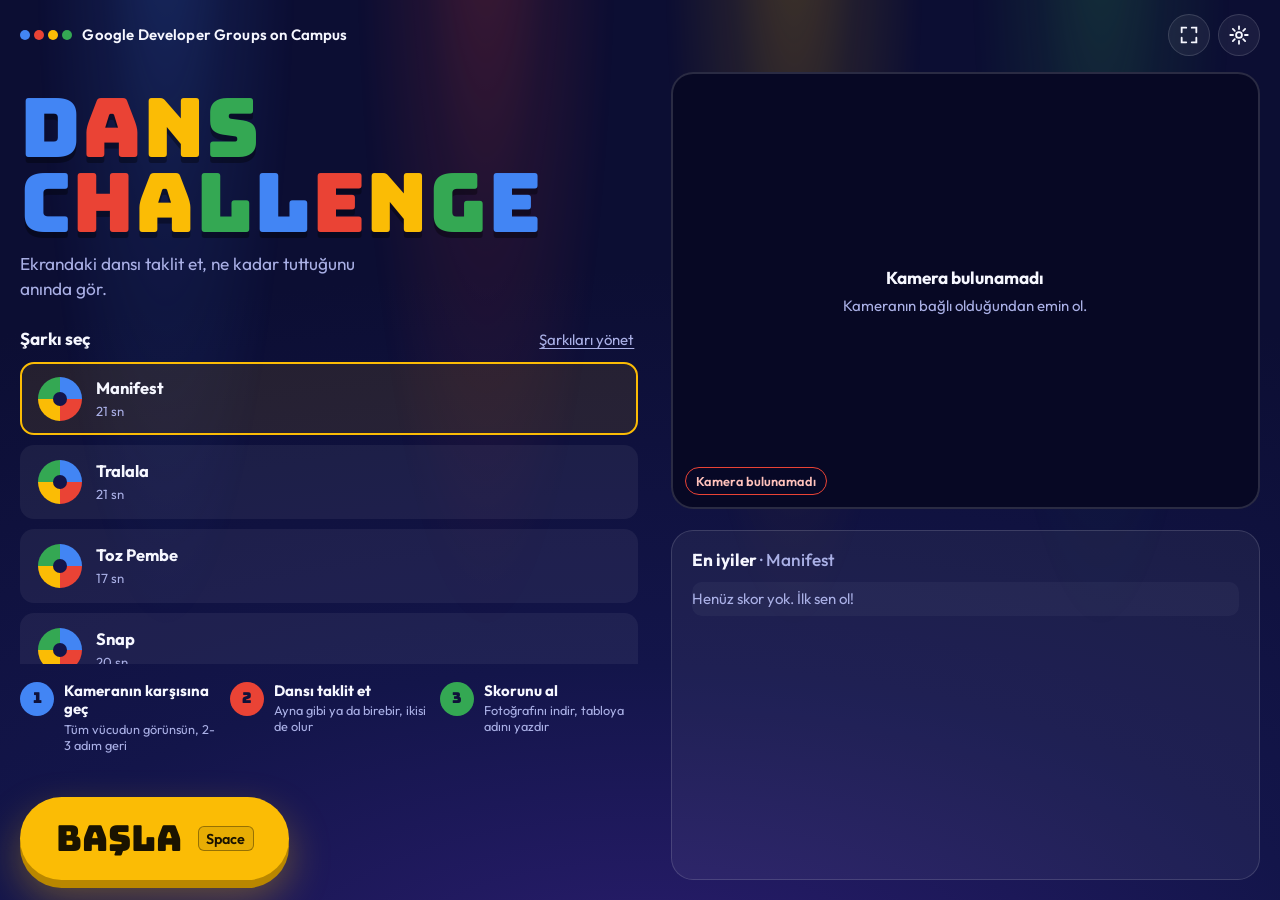
==== dans-challenge/index.html @ f792df17 "Dans Challenge: Manifest dans taklit oyunu Tarayici uygulamasi (dans-challenge), Python canli skor s" ====
<!doctype html>
<html lang="tr">
<head>
<meta charset="utf-8">
<meta name="viewport" content="width=device-width,initial-scale=1">
<title>Dans Challenge</title>
<link rel="stylesheet" href="style.css">
<link rel="icon" href="data:image/svg+xml,%3Csvg xmlns='http://www.w3.org/2000/svg' viewBox='0 0 32 32'%3E%3Ccircle cx='8' cy='16' r='5' fill='%234285F4'/%3E%3Ccircle cx='16' cy='9' r='5' fill='%23EA4335'/%3E%3Ccircle cx='24' cy='16' r='5' fill='%23FBBC05'/%3E%3Ccircle cx='16' cy='23' r='5' fill='%2334A853'/%3E%3C/svg%3E">
</head>
<body>
<div class="lights" aria-hidden="true"><i class="l1"></i><i class="l2"></i><i class="l3"></i><i class="l4"></i></div>

<!-- Ust bant: kulup -->
<header class="topbar">
  <div class="club">
    <img class="club-logo" src="logo.png" alt="" onerror="this.remove()">
    <span class="dots" aria-hidden="true"><b></b><b></b><b></b><b></b></span>
    <span id="clubName">Google Developer Groups on Campus</span>
  </div>
  <div class="top-actions">
    <button class="icon-btn" id="btnFullscreen" title="Tam ekran (F)" aria-label="Tam ekran">
      <svg viewBox="0 0 24 24"><path d="M4 9V4h5M20 9V4h-5M4 15v5h5M20 15v5h-5"/></svg>
    </button>
    <button class="icon-btn" id="btnSettings" title="Ayarlar (S)" aria-label="Ayarlar">
      <svg viewBox="0 0 24 24"><circle cx="12" cy="12" r="3.2"/><path d="M12 2.5v3M12 18.5v3M2.5 12h3M18.5 12h3M5.3 5.3l2.1 2.1M16.6 16.6l2.1 2.1M5.3 18.7l2.1-2.1M16.6 7.4l2.1-2.1"/></svg>
    </button>
  </div>
</header>

<main id="app">

  <!-- YUKLENIYOR -->
  <section class="screen" id="scrLoading" data-active>
    <div class="loading-box">
      <div class="loader-dots"><b></b><b></b><b></b><b></b></div>
      <p id="loadingText">Hazırlanıyor…</p>
      <p class="hint" id="loadingHint"></p>
    </div>
  </section>

  <!-- ANA EKRAN -->
  <section class="screen" id="scrHome">
    <div class="home-grid">
      <div class="home-left">
        <h1 class="event-title" id="eventTitle">Dans Challenge</h1>
        <p class="lede">Ekrandaki dansı taklit et, ne kadar tuttuğunu anında gör.</p>

        <div class="song-head">
          <h2>Şarkı seç</h2>
          <button class="link-btn" id="btnManageSongs">Şarkıları yönet</button>
        </div>
        <div class="songs" id="songList" role="listbox" aria-label="Şarkılar"></div>

        <ol class="steps" aria-label="Nasıl oynanır">
          <li><b>1</b><span>Kameranın karşısına geç<small>Tüm vücudun görünsün, 2-3 adım geri</small></span></li>
          <li><b>2</b><span>Dansı taklit et<small>Ayna gibi ya da birebir, ikisi de olur</small></span></li>
          <li><b>3</b><span>Skorunu al<small>Fotoğrafını indir, tabloya adını yazdır</small></span></li>
        </ol>

        <button class="start-btn" id="btnStart">
          <span>Başla</span>
          <kbd>Space</kbd>
        </button>
      </div>

      <div class="home-right">
        <div class="cam-card" id="homeCamCard">
          <div class="cam-stage" id="homeCamStage"></div>
          <div class="cam-status">
            <span class="chip" id="camChip">Kamera açılıyor…</span>
            <span class="chip" id="bodyChip" hidden>Vücut algılandı</span>
          </div>
        </div>
        <div class="board">
          <h2>En iyiler <span class="board-song" id="boardSong"></span></h2>
          <ol class="board-list" id="boardList"></ol>
        </div>
      </div>
    </div>
  </section>

  <!-- ISIM -->
  <section class="screen overlay-screen" id="scrName">
    <form class="name-card" id="nameForm" autocomplete="off">
      <h2>Adın ne?</h2>
      <p class="hint">Skor tablosunda bu isim görünecek. Boş bırakırsan "Misafir" yazar.</p>
      <input id="nameInput" maxlength="18" placeholder="Adın" aria-label="Adın">
      <div class="row">
        <button type="button" class="ghost-btn" id="btnNameBack">Geri <kbd>Esc</kbd></button>
        <button type="submit" class="start-btn small"><span>Devam</span><kbd>Enter</kbd></button>
      </div>
    </form>
  </section>

  <!-- OYUN (hazirlik + geri sayim + dans) -->
  <section class="screen" id="scrPlay">
    <div class="hud">
      <div class="hud-song" id="hudSong"></div>
      <div class="hud-center">
        <div class="hud-score"><span id="hudPoints">0</span><small>puan</small></div>
        <div class="hud-combo" id="hudCombo" hidden><span id="hudComboN">0</span><small>kombo</small></div>
      </div>
      <div class="hud-player" id="hudPlayer"></div>
      <div class="progress"><i id="hudProgress"></i></div>
    </div>
    <div class="stage-grid">
      <div class="panel ref-panel">
        <video id="refVideo" playsinline preload="auto"></video>
        <span class="panel-tag">Bunu yap</span>
      </div>
      <div class="panel cam-panel" id="playCamPanel">
        <div class="cam-stage" id="playCamStage"></div>
        <span class="panel-tag">Sen</span>
        <div class="judge" id="judge" aria-live="polite"></div>
        <div class="ready-guide" id="readyGuide">
          <div class="guide-body" aria-hidden="true"></div>
          <p id="readyText">Tüm vücudun görünecek şekilde geri çekil</p>
          <p class="hint"><kbd>Space</kbd> ile beklemeden başla</p>
        </div>
      </div>
    </div>
    <div class="countdown" id="countdown" aria-live="assertive"></div>
    <canvas class="fx" id="fxCanvas"></canvas>
  </section>

  <!-- SONUC -->
  <section class="screen" id="scrResult">
    <div class="result-grid">
      <div class="photo-wrap">
        <canvas id="photoCanvas" width="720" height="900"></canvas>
        <button class="ghost-btn" id="btnDownload">Fotoğrafı indir</button>
      </div>
      <div class="result-info">
        <p class="result-name" id="resName"></p>
        <div class="result-acc"><small>%</small><span id="resAcc">0</span></div>
        <div class="stars" id="resStars" aria-label=""></div>
        <p class="result-title" id="resTitle"></p>
        <div class="counts" id="resCounts"></div>
        <dl class="result-stats">
          <div><dt>Puan</dt><dd id="resPoints">0</dd></div>
          <div><dt>En uzun kombo</dt><dd id="resCombo">0</dd></div>
          <div><dt>Sıralama</dt><dd id="resRank">–</dd></div>
        </dl>
        <div class="row start">
          <button class="start-btn small" id="btnAgain"><span>Tekrar oyna</span><kbd>Space</kbd></button>
          <button class="ghost-btn" id="btnHome">Ana ekran <kbd>Esc</kbd></button>
        </div>
        <p class="hint" id="resAuto"></p>
      </div>
    </div>
  </section>
</main>

<!-- AYARLAR -->
<dialog class="modal" id="dlgSettings">
  <form method="dialog" class="modal-body" id="settingsForm">
    <div class="modal-head">
      <h2>Ayarlar</h2>
      <button class="icon-btn" value="close" aria-label="Kapat"><svg viewBox="0 0 24 24"><path d="M6 6l12 12M18 6L6 18"/></svg></button>
    </div>
    <div class="tabs" role="tablist">
      <button type="button" class="tab" data-tab="tabGame" aria-selected="true">Oyun</button>
      <button type="button" class="tab" data-tab="tabSongs" aria-selected="false">Şarkılar</button>
      <button type="button" class="tab" data-tab="tabLook" aria-selected="false">Görünüm</button>
    </div>

    <div class="tab-panel" id="tabGame">
      <label class="field"><span>Kamera</span>
        <select id="setCamera"></select>
        <small>Listede güvenlik kamerası yoksa rehberdeki "Güvenlik kamerası" bölümüne bak.</small>
      </label>
      <label class="field"><span>Zorluk</span>
        <select id="setDifficulty">
          <option value="kolay">Kolay: herkes eğlensin</option>
          <option value="normal">Normal</option>
          <option value="zor">Zor: sadece iyi dansçılar 5 yıldız alır</option>
        </select>
      </label>
      <label class="field"><span>Taklit şekli</span>
        <select id="setMirror">
          <option value="auto">Otomatik: ayna gibi mi birebir mi, kendisi anlar</option>
          <option value="on">Hep ayna gibi</option>
          <option value="off">Hep birebir</option>
        </select>
      </label>
      <label class="field"><span>Kamera gecikmesi: <b id="latencyVal">0.10</b> sn</span>
        <input type="range" id="setLatency" min="0" max="1.5" step="0.05">
        <small>Laptop kamerasında 0.1 yeterli. Güvenlik kamerası görüntüsü geç geliyorsa artır.</small>
      </label>
      <label class="field"><span>Performans</span>
        <select id="setModel">
          <option value="1">Dengeli (önerilen)</option>
          <option value="0">Hızlı: kasarsa bunu seç</option>
        </select>
      </label>
      <label class="check"><input type="checkbox" id="setFps"> Kare hızını göster</label>
      <div class="field">
        <span>Skor tablosu</span>
        <button type="button" class="danger-btn" id="btnResetBoard">Bu şarkının tablosunu sıfırla</button>
      </div>
    </div>

    <div class="tab-panel" id="tabSongs" hidden>
      <div class="song-admin" id="songAdmin"></div>
      <label class="add-song">
        <input type="file" id="addSongInput" accept="video/*" hidden>
        <span class="ghost-btn">+ Video ekle</span>
        <small>Tek kişinin önden, tüm vücudu görünerek dans ettiği bir video seç. İlk eklemede bir kez analiz edilir.</small>
      </label>
    </div>

    <div class="tab-panel" id="tabLook" hidden>
      <label class="field"><span>Başlık</span><input id="setTitle" maxlength="40"></label>
      <label class="field"><span>Kulüp adı</span><input id="setClub" maxlength="60"></label>
      <label class="field"><span>Sonuç ekranından ana ekrana dönüş</span>
        <select id="setAutoReturn">
          <option value="0">Otomatik dönme</option>
          <option value="20">20 sn sonra</option>
          <option value="30">30 sn sonra</option>
          <option value="60">60 sn sonra</option>
        </select>
      </label>
      <p class="hint">Logo için <code>logo.png</code> dosyasını uygulama klasörüne koyman yeterli.</p>
    </div>
  </form>
</dialog>

<!-- SARKI DUZENLE -->
<dialog class="modal" id="dlgSong">
  <form method="dialog" class="modal-body" id="songForm">
    <div class="modal-head">
      <h2>Şarkıyı düzenle</h2>
      <button class="icon-btn" value="close" aria-label="Kapat"><svg viewBox="0 0 24 24"><path d="M6 6l12 12M18 6L6 18"/></svg></button>
    </div>
    <label class="field"><span>Şarkı adı</span><input id="songTitle" maxlength="40"></label>
    <div class="editor-video"><video id="editVideo" playsinline controls preload="auto"></video></div>
    <div class="seg-row">
      <div class="field"><span>Başlangıç</span><b id="segStart">0.0 sn</b>
        <button type="button" class="ghost-btn" id="btnSegStart">Şu anki yer</button></div>
      <div class="field"><span>Bitiş</span><b id="segEnd">0.0 sn</b>
        <button type="button" class="ghost-btn" id="btnSegEnd">Şu anki yer</button></div>
      <div class="field"><span>Süre</span><b id="segLen">0 sn</b></div>
    </div>
    <p class="hint">Videoyu oynatıp istediğin yerde durdur, sonra "Şu anki yer"e bas. Stant için 30-45 sn idealdir.</p>
    <div class="row">
      <button type="button" class="danger-btn" id="btnSongDelete">Şarkıyı sil</button>
      <button type="button" class="start-btn small" id="btnSongSave"><span>Kaydet</span></button>
    </div>
  </form>
</dialog>

<!-- ANALIZ -->
<dialog class="modal small" id="dlgAnalyze">
  <div class="modal-body">
    <h2>Dans analiz ediliyor</h2>
    <p class="hint" id="anText">Video kare kare inceleniyor. Bu her şarkı için bir kez yapılır.</p>
    <div class="an-video" id="anVideoBox"></div>
    <div class="bar"><i id="anBar"></i></div>
    <p id="anPct">%0</p>
    <button type="button" class="ghost-btn" id="btnAnCancel">İptal</button>
  </div>
</dialog>

<div class="fps" id="fps" hidden></div>
<div class="toast" id="toast" role="status"></div>

<script src="lib/pose/pose.js"></script>
<script src="engine.js"></script>
<script src="app.js"></script>
</body>
</html>
---- dans-challenge/style.css ----
/* ===== Yazı tipleri (yerel, internetsiz) ===== */
@font-face { font-family: "Bungee"; src: url(fonts/bungee-latin-400-normal.woff2) format("woff2"); font-display: swap;
  unicode-range: U+0000-00FF, U+0131, U+0152-0153, U+02BB-02BC, U+02C6, U+02DA, U+02DC, U+2000-206F, U+20AC, U+2122, U+2191, U+2193, U+2212, U+2215, U+FEFF, U+FFFD; }
@font-face { font-family: "Bungee"; src: url(fonts/bungee-latin-ext-400-normal.woff2) format("woff2"); font-display: swap;
  unicode-range: U+0100-02AF, U+0304, U+0308, U+0329, U+1E00-1E9F, U+1EF2-1EFF, U+2020, U+20A0-20AB, U+20AD-20C0, U+2113, U+2C60-2C7F, U+A720-A7FF; }
@font-face { font-family: "Outfit"; src: url(fonts/outfit-latin-wght-normal.woff2) format("woff2"); font-weight: 100 900; font-display: swap;
  unicode-range: U+0000-00FF, U+0131, U+0152-0153, U+02BB-02BC, U+02C6, U+02DA, U+02DC, U+2000-206F, U+20AC, U+2122, U+2191, U+2193, U+2212, U+2215, U+FEFF, U+FFFD; }
@font-face { font-family: "Outfit"; src: url(fonts/outfit-latin-ext-wght-normal.woff2) format("woff2"); font-weight: 100 900; font-display: swap;
  unicode-range: U+0100-02AF, U+0304, U+0308, U+0329, U+1E00-1E9F, U+1EF2-1EFF, U+2020, U+20A0-20AB, U+20AD-20C0, U+2113, U+2C60-2C7F, U+A720-A7FF; }

/* ===== Tokenlar ===== */
:root {
  --stage: #13154a;       /* sahne laciverti */
  --stage-deep: #0c0e33;
  --panel: #1d2063;
  --panel-2: #262a78;
  --ink: #f6f7ff;
  --muted: #aab0e6;
  --line: rgba(255, 255, 255, .14);
  --blue: #4285f4;
  --red: #ea4335;
  --yellow: #fbbc05;
  --green: #34a853;
  --display: "Bungee", "Arial Black", sans-serif;
  --ui: "Outfit", "Segoe UI", system-ui, sans-serif;
  --r-big: 22px;
  --r-mid: 14px;
  --gap: clamp(12px, 1.6vw, 24px);
}

* { box-sizing: border-box; }
html, body { height: 100%; margin: 0; }
body {
  background: radial-gradient(120% 80% at 50% 110%, #2a1d6e 0%, var(--stage) 45%, var(--stage-deep) 100%);
  color: var(--ink);
  font: 400 clamp(15px, 1.05vw, 18px)/1.45 var(--ui);
  overflow: hidden;
  -webkit-font-smoothing: antialiased;
}
button, input, select { font: inherit; color: inherit; }
button { cursor: pointer; }
:focus-visible { outline: 3px solid var(--yellow); outline-offset: 3px; border-radius: 10px; }
kbd {
  font: 600 .72em var(--ui); padding: .15em .5em; border-radius: 6px;
  border: 1px solid rgba(255,255,255,.35); background: rgba(255,255,255,.08); color: var(--ink);
}
.hint { color: var(--muted); font-size: .9em; margin: .4em 0; }
[hidden] { display: none !important; }

/* ===== Sahne ışıkları (tek orkestre hareket) ===== */
.lights { position: fixed; inset: 0; pointer-events: none; overflow: hidden; z-index: 0; }
/* bulaniklik filtresi yok: yumusak gradyan + sadece transform animasyonu (ekran karti icin ucuz) */
.lights i {
  position: absolute; top: -20vh; width: 30vw; height: 130vh; opacity: .26;
  transform-origin: 50% 0; will-change: transform;
  background: radial-gradient(ellipse 50% 100% at 50% 0%, var(--c) 0%, color-mix(in srgb, var(--c) 35%, transparent) 35%, transparent 70%);
  animation: sway 9s ease-in-out infinite alternate;
}
.lights .l1 { --c: var(--blue);   left: -2vw;  animation-delay: -1s; }
.lights .l2 { --c: var(--red);    left: 23vw;  animation-delay: -4s; }
.lights .l3 { --c: var(--yellow); left: 47vw;  animation-delay: -2s; }
.lights .l4 { --c: var(--green);  left: 71vw;  animation-delay: -6s; }
@keyframes sway { from { transform: rotate(-11deg); } to { transform: rotate(11deg); } }
body.playing .lights, body.analyzing .lights { display: none; }   /* dans sirasinda butun guc kameraya ve algilamaya */

/* ===== Üst bant ===== */
.topbar {
  position: fixed; top: 0; left: 0; right: 0; z-index: 30;
  display: flex; align-items: center; justify-content: space-between;
  padding: 14px var(--gap);
}
.club { display: flex; align-items: center; gap: 10px; font-weight: 600; letter-spacing: .01em; }
.club-logo { height: 30px; width: auto; }
.dots { display: inline-flex; gap: 4px; }
.dots b { width: 10px; height: 10px; border-radius: 50%; display: block; }
.dots b:nth-child(1) { background: var(--blue); } .dots b:nth-child(2) { background: var(--red); }
.dots b:nth-child(3) { background: var(--yellow); } .dots b:nth-child(4) { background: var(--green); }
.top-actions { display: flex; gap: 8px; }
.icon-btn {
  width: 42px; height: 42px; border-radius: 50%; border: 1px solid var(--line);
  background: rgba(255,255,255,.06); display: grid; place-items: center; padding: 0;
}
.icon-btn:hover { background: rgba(255,255,255,.14); }
.icon-btn svg { width: 22px; height: 22px; fill: none; stroke: currentColor; stroke-width: 2; stroke-linecap: round; }
body.playing .topbar { opacity: .5; }

/* ===== Ekranlar ===== */
#app { position: relative; z-index: 1; height: 100%; }
.screen { position: absolute; inset: 0; display: none; padding: 72px var(--gap) var(--gap); }
.screen[data-active] { display: block; animation: screenIn .35s ease-out; }
@keyframes screenIn { from { opacity: 0; transform: scale(.985); } to { opacity: 1; transform: none; } }

/* Yükleniyor */
#scrLoading[data-active] { display: grid; place-items: center; }
.loading-box { text-align: center; }
.loader-dots { display: flex; gap: 12px; justify-content: center; margin-bottom: 18px; }
.loader-dots b { width: 18px; height: 18px; border-radius: 50%; animation: hop 1s ease-in-out infinite; }
.loader-dots b:nth-child(1) { background: var(--blue); } .loader-dots b:nth-child(2) { background: var(--red); animation-delay: .12s; }
.loader-dots b:nth-child(3) { background: var(--yellow); animation-delay: .24s; } .loader-dots b:nth-child(4) { background: var(--green); animation-delay: .36s; }
@keyframes hop { 0%, 100% { transform: translateY(0); } 40% { transform: translateY(-18px); } }
#loadingText { font-size: 1.3em; font-weight: 600; }

/* ===== Ana ekran ===== */
.home-grid { height: 100%; display: grid; grid-template-columns: minmax(0, 1.05fr) minmax(0, 1fr); gap: calc(var(--gap) * 1.6); align-items: stretch; }
.home-left { display: flex; flex-direction: column; min-height: 0; padding-top: 2vh; }
.event-title {
  font-family: var(--display); font-weight: 400; margin: 0; line-height: .92;
  font-size: clamp(44px, 6.4vw, 118px); letter-spacing: .01em;
  text-shadow: 0 6px 0 rgba(0,0,0,.35);
  overflow-wrap: anywhere;
}
.event-title .ch { display: inline-block; }
.event-title .c0 { color: var(--blue); } .event-title .c1 { color: var(--red); }
.event-title .c2 { color: var(--yellow); } .event-title .c3 { color: var(--green); }
.event-title .word { display: inline-block; white-space: nowrap; }
.steps { list-style: none; padding: 0; margin: 22px 0 18px; display: grid; grid-template-columns: repeat(3, minmax(0, 1fr)); gap: 12px; }
.steps li { display: flex; gap: 10px; align-items: flex-start; font-weight: 700; line-height: 1.25; }
.steps li b { flex: none; width: 34px; height: 34px; border-radius: 50%; display: grid; place-items: center; font-family: var(--display); font-weight: 400; color: #10123a; }
.steps li:nth-child(1) b { background: var(--blue); } .steps li:nth-child(2) b { background: var(--red); } .steps li:nth-child(3) b { background: var(--green); }
.steps small { display: block; font-weight: 400; color: var(--muted); font-size: .85em; margin-top: 3px; }
.lede { font-size: clamp(17px, 1.35vw, 24px); color: var(--muted); margin: .6em 0 1.4em; max-width: 34ch; }
.song-head { display: flex; align-items: baseline; justify-content: space-between; gap: 12px; }
h2 { font-size: 1.15em; font-weight: 700; margin: 0 0 .6em; }
.link-btn { background: none; border: 0; color: var(--muted); text-decoration: underline; text-underline-offset: 3px; padding: 4px; }
.link-btn:hover { color: var(--ink); }
.songs { display: flex; flex-direction: column; gap: 10px; overflow: auto; min-height: 0; flex: 0 1 auto; max-height: 34vh; padding: 4px; margin: -4px; }
.song {
  display: grid; grid-template-columns: auto 1fr auto; align-items: center; gap: 14px;
  padding: 12px 16px; border-radius: var(--r-mid); text-align: left;
  border: 2px solid transparent; background: rgba(255,255,255,.06);
}
.song:hover { background: rgba(255,255,255,.1); }
.song[aria-selected="true"] { border-color: var(--yellow); background: rgba(251,188,5,.1); }
.song .disc { width: 44px; height: 44px; border-radius: 50%; display: grid; place-items: center;
  background: conic-gradient(var(--blue) 0 25%, var(--red) 0 50%, var(--yellow) 0 75%, var(--green) 0); }
.song .disc::after { content: ""; width: 14px; height: 14px; border-radius: 50%; background: var(--stage); }
.song[aria-selected="true"] .disc { animation: spin 3s linear infinite; }
@keyframes spin { to { transform: rotate(1turn); } }
.song .name { font-weight: 700; font-size: 1.1em; }
.song .meta { color: var(--muted); font-size: .88em; }
.song .best { font-family: var(--display); font-size: 1.05em; color: var(--yellow); }
.start-btn {
  margin-top: auto; align-self: flex-start;
  display: inline-flex; align-items: center; gap: 16px;
  font-family: var(--display); font-size: clamp(28px, 2.8vw, 46px);
  padding: .42em 1em; border-radius: 999px; border: 0; color: #1a1300;
  background: var(--yellow);
  box-shadow: 0 8px 0 #b98700, 0 18px 40px rgba(251,188,5,.35);
  transition: transform .08s, box-shadow .08s;
}
.start-btn kbd { font-size: .4em; color: #1a1300; border-color: rgba(0,0,0,.35); background: rgba(0,0,0,.08); }
.start-btn:hover { transform: translateY(-2px); }
.start-btn:active { transform: translateY(6px); box-shadow: 0 2px 0 #b98700, 0 8px 20px rgba(251,188,5,.3); }
.start-btn:disabled { filter: grayscale(.8) brightness(.7); cursor: not-allowed; }
.start-btn.small { font-size: clamp(20px, 1.7vw, 28px); margin-top: 0; box-shadow: 0 6px 0 #b98700; }
.ghost-btn, .danger-btn {
  display: inline-flex; align-items: center; gap: 10px; padding: .6em 1.1em; border-radius: 999px;
  border: 1px solid var(--line); background: rgba(255,255,255,.07); font-weight: 600;
}
.ghost-btn:hover { background: rgba(255,255,255,.14); }
.danger-btn { border-color: rgba(234,67,53,.6); color: #ffb4ad; background: rgba(234,67,53,.1); }
.danger-btn.armed { background: var(--red); color: #fff; }

.home-right { display: grid; grid-template-rows: minmax(0, 1.25fr) minmax(0, 1fr); gap: var(--gap); min-height: 0; }
.cam-card { position: relative; border-radius: var(--r-big); overflow: hidden; background: #070824; border: 2px solid var(--line); min-height: 0; }
.cam-stage { position: absolute; inset: 0; }
.cam-stage video { position: absolute; inset: 0; width: 100%; height: 100%; object-fit: cover; transform: scaleX(-1); }
.cam-stage canvas { position: absolute; inset: 0; width: 100%; height: 100%; }
.cam-msg { position: absolute; inset: 0; display: grid; place-items: center; text-align: center; padding: 24px; color: var(--muted); }
.cam-msg b { display: block; color: var(--ink); font-size: 1.15em; margin-bottom: .3em; }
.cam-status { position: absolute; left: 12px; bottom: 12px; display: flex; gap: 8px; flex-wrap: wrap; }
.chip { padding: .3em .8em; border-radius: 999px; background: rgba(8,9,40,.82); border: 1px solid var(--line); font-size: .85em; font-weight: 600; }
.chip.ok { border-color: var(--green); color: #b9f0c8; }
.chip.bad { border-color: var(--red); color: #ffc2bc; }
.board { background: rgba(255,255,255,.05); border: 1px solid var(--line); border-radius: var(--r-big); padding: 16px 20px; min-height: 0; overflow: hidden; display: flex; flex-direction: column; }
.board-song { color: var(--muted); font-weight: 500; }
.board-list { list-style: none; margin: 0; padding: 0; display: flex; flex-direction: column; gap: 6px; overflow: auto; }
.board-list li { display: grid; grid-template-columns: 2.2em 1fr auto auto; align-items: center; gap: 12px; padding: 6px 10px; border-radius: 10px; }
.board-list li:nth-child(odd) { background: rgba(255,255,255,.04); }
.board-list .rk { font-family: var(--display); color: var(--muted); }
.board-list li:nth-child(1) .rk { color: var(--yellow); } .board-list li:nth-child(2) .rk { color: #dfe3ff; } .board-list li:nth-child(3) .rk { color: #f0a46c; }
.board-list .nm { font-weight: 600; overflow: hidden; text-overflow: ellipsis; white-space: nowrap; }
.board-list .st { color: var(--yellow); letter-spacing: 1px; font-size: .9em; }
.board-list .pt { font-family: var(--display); }
.board-list .empty { display: block; color: var(--muted); background: none; padding: 6px 0; }
.board-list li.fresh { outline: 2px solid var(--yellow); animation: pulse 1.2s ease-in-out 3; }
@keyframes pulse { 50% { background: rgba(251,188,5,.18); } }

/* ===== İsim ===== */
.overlay-screen { background: rgba(8,9,40,.55); backdrop-filter: blur(4px); z-index: 5; }
.overlay-screen[data-active] { display: grid; place-items: center; }
.name-card { width: min(560px, 92vw); background: var(--panel); border: 2px solid var(--line); border-radius: var(--r-big); padding: 28px; }
.name-card h2 { font-family: var(--display); font-weight: 400; font-size: 2.2em; margin: 0; }
.name-card input { width: 100%; font-size: 1.6em; font-weight: 700; padding: .45em .6em; margin: .6em 0 1em; border-radius: var(--r-mid);
  border: 2px solid var(--line); background: rgba(0,0,0,.25); }
.name-card input:focus { border-color: var(--yellow); outline: none; }
.row { display: flex; gap: 12px; align-items: center; justify-content: space-between; flex-wrap: wrap; }
.row.start { justify-content: flex-start; gap: 18px; }

/* ===== Oyun ===== */
#scrPlay { padding-top: 64px; }
#scrPlay[data-active] { display: grid; grid-template-rows: auto 1fr; gap: 12px; }
.hud { display: grid; grid-template-columns: 1fr auto 1fr; align-items: end; gap: 16px; position: relative; padding-bottom: 14px; }
.hud-song { font-weight: 700; font-size: 1.2em; }
.hud-player { text-align: right; font-weight: 700; font-size: 1.2em; color: var(--muted); }
.hud-center { display: flex; gap: 28px; align-items: flex-end; }
.hud-score, .hud-combo { display: flex; flex-direction: column; align-items: center; line-height: 1; }
.hud-score span { font-family: var(--display); font-size: clamp(38px, 4vw, 70px); }
.hud-combo span { font-family: var(--display); font-size: clamp(30px, 3vw, 52px); color: var(--yellow); }
.hud small { color: var(--muted); font-weight: 600; margin-top: 4px; }
.hud-combo.bump span { animation: bump .25s ease-out; }
@keyframes bump { 40% { transform: scale(1.35); } }
.progress { position: absolute; left: 0; right: 0; bottom: 0; height: 6px; border-radius: 6px; background: rgba(255,255,255,.1); overflow: hidden; }
.progress i { display: block; height: 100%; width: 0; background: linear-gradient(90deg, var(--blue), var(--red), var(--yellow), var(--green)); }

.stage-grid { display: grid; grid-template-columns: minmax(0, 1fr) minmax(0, 1.15fr); gap: var(--gap); min-height: 0; }
.panel { position: relative; border-radius: var(--r-big); overflow: hidden; background: #070824; border: 3px solid var(--line); min-height: 0; transition: border-color .15s; }
.ref-panel video { position: absolute; inset: 0; width: 100%; height: 100%; object-fit: contain; background: #070824; }
.panel-tag { position: absolute; top: 12px; left: 12px; padding: .25em .8em; border-radius: 999px; background: rgba(8,9,40,.8); font-weight: 700; font-size: .9em; }
.cam-panel[data-j="PERFECT"] { border-color: var(--green); }
.cam-panel[data-j="GREAT"] { border-color: var(--blue); }
.cam-panel[data-j="GOOD"] { border-color: var(--yellow); }
.cam-panel[data-j="MISS"] { border-color: var(--red); }

.judge { position: absolute; left: 0; right: 0; top: 14%; text-align: center; pointer-events: none; }
.judge .word {
  display: inline-block; font-family: var(--display); font-size: clamp(48px, 6.5vw, 120px); line-height: 1;
  color: var(--c); -webkit-text-stroke: 3px rgba(0,0,0,.35); text-shadow: 0 6px 0 rgba(0,0,0,.35), 0 0 40px var(--c);
  animation: pop .9s cubic-bezier(.2, 1.6, .4, 1) forwards;
}
.judge .word[data-l="PERFECT"] { --c: var(--green); } .judge .word[data-l="GREAT"] { --c: var(--blue); }
.judge .word[data-l="GOOD"] { --c: var(--yellow); } .judge .word[data-l="MISS"] { --c: var(--red); font-size: clamp(40px, 5vw, 90px); }
.judge .plus { display: block; font-weight: 800; font-size: 1.4em; margin-top: 6px; color: var(--ink); animation: rise .9s ease-out forwards; }
@keyframes pop { 0% { transform: scale(.3) rotate(-6deg); opacity: 0; } 25% { transform: scale(1.12) rotate(2deg); opacity: 1; }
  45% { transform: scale(1); } 80% { opacity: 1; } 100% { transform: translateY(-18px) scale(.96); opacity: 0; } }
@keyframes rise { 0% { opacity: 0; transform: translateY(10px); } 30% { opacity: 1; } 100% { opacity: 0; transform: translateY(-20px); } }

.ready-guide { position: absolute; inset: 0; display: flex; flex-direction: column; align-items: center; justify-content: flex-end; padding: 24px; text-align: center; background: linear-gradient(to top, rgba(8,9,40,.85), transparent 55%); }
.ready-guide #readyText { font-weight: 800; font-size: clamp(20px, 2vw, 32px); margin: 0; }
.guide-body { position: absolute; top: 10%; bottom: 22%; left: 50%; aspect-ratio: 1 / 2.3; transform: translateX(-50%);
  border: 3px dashed rgba(255,255,255,.4); border-radius: 46% 46% 30% 30% / 18% 18% 8% 8%; }
.ready-guide.ok .guide-body { border-color: var(--green); border-style: solid; box-shadow: 0 0 40px rgba(52,168,83,.5); }
.ready-guide.ok #readyText { color: #b9f0c8; }

.countdown { position: absolute; inset: 0; display: grid; place-items: center; pointer-events: none; z-index: 4; }
.countdown .n { font-family: var(--display); font-size: clamp(140px, 22vw, 360px); line-height: 1; color: var(--c);
  text-shadow: 0 12px 0 rgba(0,0,0,.35), 0 0 80px var(--c); animation: count 1s ease-out forwards; }
@keyframes count { 0% { transform: scale(1.8); opacity: 0; } 20% { transform: scale(1); opacity: 1; } 80% { opacity: 1; } 100% { transform: scale(.7); opacity: 0; } }
.fx { position: absolute; inset: 0; width: 100%; height: 100%; pointer-events: none; z-index: 3; }

/* ===== Sonuç ===== */
#scrResult[data-active] { display: grid; place-items: center; }
.result-grid { width: min(1400px, 100%); height: 100%; display: grid; grid-template-columns: minmax(0, .8fr) minmax(0, 1fr); gap: calc(var(--gap) * 2); align-items: center; }
.photo-wrap { display: flex; flex-direction: column; align-items: center; gap: 14px; min-height: 0; height: 100%; justify-content: center; }
#photoCanvas { max-width: 100%; max-height: calc(100% - 60px); height: auto; width: auto; aspect-ratio: 720 / 900; border-radius: 6px;
  transform: rotate(-2.5deg); box-shadow: 0 24px 60px rgba(0,0,0,.5); animation: drop .7s cubic-bezier(.2,1.4,.4,1) both .2s; }
@keyframes drop { from { transform: translateY(-40px) rotate(-12deg); opacity: 0; } to { transform: rotate(-2.5deg); opacity: 1; } }
.result-name { font-size: 1.5em; font-weight: 700; margin: 0; color: var(--muted); }
.result-acc { font-family: var(--display); font-size: clamp(90px, 11vw, 200px); line-height: .95; display: flex; align-items: flex-start; }
.result-acc small { font-size: .4em; margin-top: .15em; margin-right: .08em; color: var(--muted); }
.stars { display: flex; gap: 8px; margin: 6px 0 4px; }
.stars svg { width: clamp(34px, 3.2vw, 56px); height: auto; }
.stars svg.on { fill: var(--yellow); animation: starIn .4s cubic-bezier(.2,1.8,.4,1) both; filter: drop-shadow(0 0 12px rgba(251,188,5,.6)); }
.stars svg.off { fill: rgba(255,255,255,.14); }
@keyframes starIn { from { transform: scale(0) rotate(-40deg); } to { transform: none; } }
.result-title { font-family: var(--display); font-size: clamp(24px, 2.4vw, 40px); margin: .2em 0 .6em; }
.counts { display: flex; gap: 10px; flex-wrap: wrap; margin-bottom: 18px; }
.counts .c { padding: .4em .9em; border-radius: 999px; font-weight: 800; border: 2px solid var(--cc); color: var(--ink); background: color-mix(in srgb, var(--cc) 18%, transparent); }
.counts .c b { font-family: var(--display); font-weight: 400; margin-left: 6px; }
.result-stats { display: flex; gap: 32px; margin: 0 0 24px; }
.result-stats dt { color: var(--muted); font-size: .9em; }
.result-stats dd { margin: 0; font-family: var(--display); font-size: clamp(24px, 2.2vw, 38px); }

/* ===== Modallar ===== */
.modal { border: 0; padding: 0; background: transparent; color: var(--ink); max-width: min(760px, 94vw); width: 100%; }
.modal.small { max-width: min(480px, 92vw); }
.modal::backdrop { background: rgba(5,6,30,.7); backdrop-filter: blur(3px); }
.modal-body { background: var(--panel); border: 2px solid var(--line); border-radius: var(--r-big); padding: 22px 24px; max-height: 88vh; overflow: auto; }
.modal-head { display: flex; justify-content: space-between; align-items: center; margin-bottom: 10px; }
.modal-head h2 { font-family: var(--display); font-weight: 400; font-size: 1.6em; margin: 0; }
.tabs { display: flex; gap: 6px; margin-bottom: 16px; border-bottom: 1px solid var(--line); }
.tab { background: none; border: 0; padding: .6em 1em; font-weight: 700; color: var(--muted); border-bottom: 3px solid transparent; margin-bottom: -1px; }
.tab[aria-selected="true"] { color: var(--ink); border-bottom-color: var(--yellow); }
.field { display: flex; flex-direction: column; gap: 6px; margin-bottom: 16px; }
.field > span { font-weight: 700; }
.field small { color: var(--muted); }
.field select, .field input:not([type=range]) { padding: .55em .7em; border-radius: 10px; border: 1px solid var(--line); background: var(--stage-deep); }
.field input[type=range] { accent-color: var(--yellow); }
.check { display: flex; gap: 10px; align-items: center; margin-bottom: 16px; font-weight: 600; }
.check input { width: 20px; height: 20px; accent-color: var(--yellow); }
.song-admin { display: flex; flex-direction: column; gap: 8px; margin-bottom: 16px; }
.song-admin .item { display: grid; grid-template-columns: 1fr auto; gap: 10px; align-items: center; padding: 10px 14px; border-radius: 12px; background: rgba(255,255,255,.05); }
.song-admin .item small { color: var(--muted); display: block; }
.add-song { display: flex; flex-direction: column; gap: 8px; align-items: flex-start; cursor: pointer; }
.add-song small { color: var(--muted); }
.editor-video { border-radius: var(--r-mid); overflow: hidden; background: #000; margin-bottom: 12px; }
.editor-video video { width: 100%; max-height: 42vh; display: block; }
.seg-row { display: grid; grid-template-columns: 1fr 1fr 1fr; gap: 12px; }
.seg-row b { font-family: var(--display); font-weight: 400; font-size: 1.3em; }
.an-video { position: relative; border-radius: var(--r-mid); overflow: hidden; background: #000; margin-top: 10px; }
.an-video video { display: block; width: 100%; max-height: 36vh; object-fit: contain; }
.an-video canvas { position: absolute; inset: 0; width: 100%; height: 100%; pointer-events: none; }
.bar { height: 14px; border-radius: 10px; background: rgba(255,255,255,.1); overflow: hidden; margin: 14px 0 6px; }
.bar i { display: block; height: 100%; width: 0; background: linear-gradient(90deg, var(--blue), var(--red), var(--yellow), var(--green)); transition: width .2s; }

.fps { position: fixed; right: 12px; bottom: 12px; z-index: 40; font: 600 13px var(--ui); padding: 4px 10px; border-radius: 8px; background: rgba(0,0,0,.6); }
.toast { position: fixed; left: 50%; bottom: 28px; transform: translate(-50%, 30px); opacity: 0; z-index: 50; padding: .7em 1.2em; border-radius: 999px;
  background: var(--panel-2); border: 1px solid var(--line); font-weight: 600; transition: all .25s; pointer-events: none; max-width: 90vw; text-align: center; }
.toast.show { opacity: 1; transform: translate(-50%, 0); }

/* ===== Küçük ekranlar ===== */
@media (max-width: 860px) {
  body { overflow: auto; }
  .screen { position: relative; min-height: 100%; padding: 72px 16px 16px; }
  .home-grid, .result-grid, .stage-grid { grid-template-columns: 1fr; }
  .home-right { grid-template-rows: 300px auto; }
  .stage-grid { grid-template-rows: 40vh 46vh; }
  .hud { grid-template-columns: 1fr; text-align: center; }
  .hud-player { text-align: center; }
  .hud-center { justify-content: center; }
  .seg-row { grid-template-columns: 1fr 1fr; }
  .steps { grid-template-columns: 1fr; }
  #photoCanvas { max-height: 60vh; }
}
@media (prefers-reduced-motion: reduce) {
  *, *::before, *::after { animation-duration: .01ms !important; animation-iteration-count: 1 !important; transition: none !important; }
  .lights i { animation: none; }
}
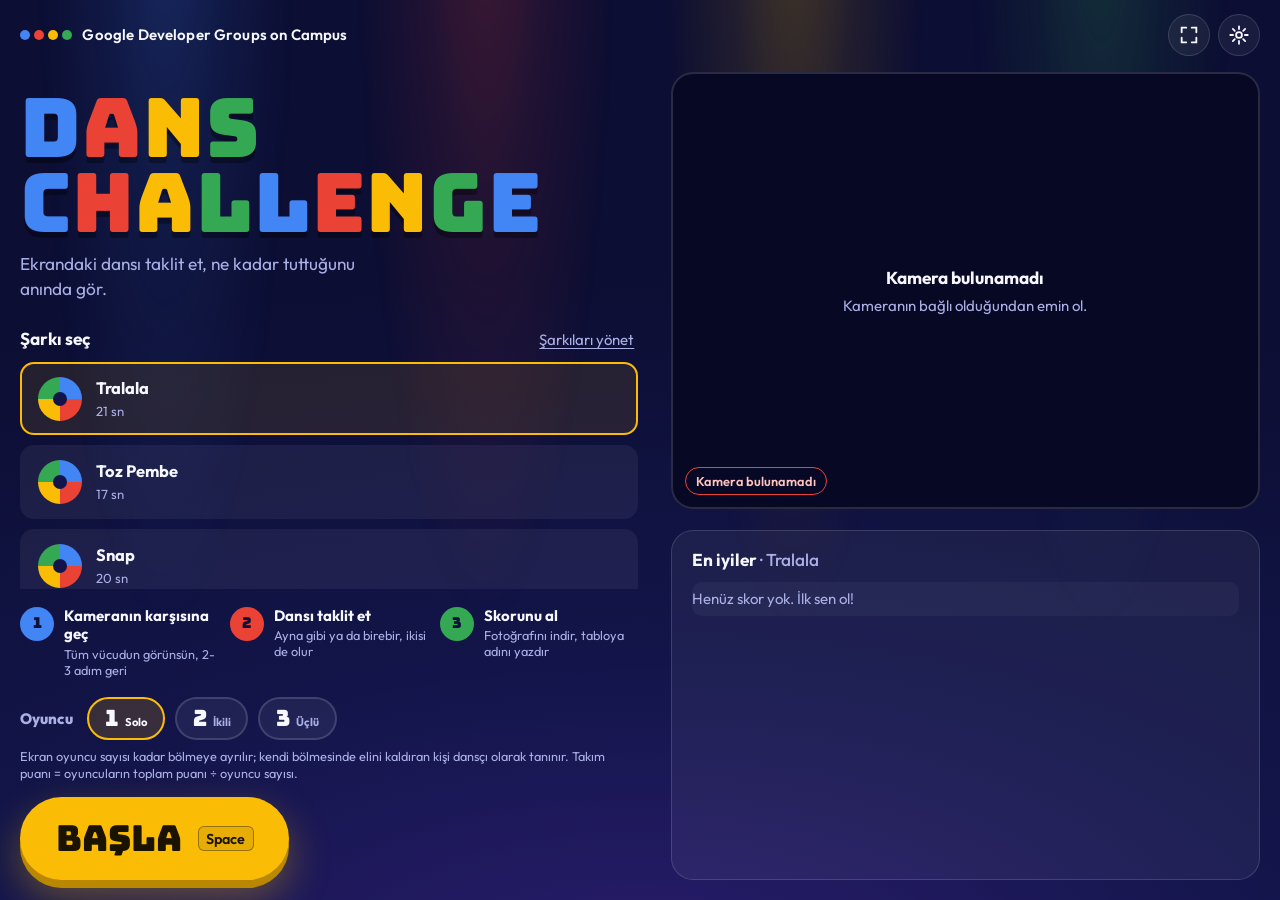
==== commit 52fe0a10: "Cok oyunculu mod: 1-3 kisi, bolmeli algilama, el kaldirarak dansci tanima, yarisma sonucu - Ekran oy" ====
--- a/dans-challenge/index.html
+++ b/dans-challenge/index.html
@@ -57,6 +57,14 @@
           <li><b>3</b><span>Skorunu al<small>Fotoğrafını indir, tabloya adını yazdır</small></span></li>
         </ol>
 
+        <div class="mode-pick" id="modePick" role="radiogroup" aria-label="Oyuncu sayısı">
+          <span class="mode-label">Oyuncu</span>
+          <button type="button" class="mode" data-n="1" role="radio" aria-checked="true">1<small>Solo</small></button>
+          <button type="button" class="mode" data-n="2" role="radio" aria-checked="false">2<small>İkili</small></button>
+          <button type="button" class="mode" data-n="3" role="radio" aria-checked="false">3<small>Üçlü</small></button>
+          <span class="mode-hint">Ekran oyuncu sayısı kadar bölmeye ayrılır; kendi bölmesinde elini kaldıran kişi dansçı olarak tanınır. Takım puanı = oyuncuların toplam puanı ÷ oyuncu sayısı.</span>
+        </div>
+
         <button class="start-btn" id="btnStart">
           <span>Başla</span>
           <kbd>Space</kbd>
@@ -82,9 +90,11 @@
   <!-- ISIM -->
   <section class="screen overlay-screen" id="scrName">
     <form class="name-card" id="nameForm" autocomplete="off">
-      <h2>Adın ne?</h2>
-      <p class="hint">Skor tablosunda bu isim görünecek. Boş bırakırsan "Misafir" yazar.</p>
+      <h2 id="nameTitle">Adın ne?</h2>
+      <p class="hint" id="nameHint">Skor tablosunda bu isim görünecek. Boş bırakırsan "Misafir" yazar.</p>
       <input id="nameInput" maxlength="18" placeholder="Adın" aria-label="Adın">
+      <input id="nameInput2" maxlength="18" placeholder="2. oyuncunun adı" aria-label="2. oyuncunun adı" hidden>
+      <input id="nameInput3" maxlength="18" placeholder="3. oyuncunun adı" aria-label="3. oyuncunun adı" hidden>
       <div class="row">
         <button type="button" class="ghost-btn" id="btnNameBack">Geri <kbd>Esc</kbd></button>
         <button type="submit" class="start-btn small"><span>Devam</span><kbd>Enter</kbd></button>
@@ -111,9 +121,11 @@
       <div class="panel cam-panel" id="playCamPanel">
         <div class="cam-stage" id="playCamStage"></div>
         <span class="panel-tag">Sen</span>
+        <div class="player-strip" id="playerStrip" hidden></div>
         <div class="judge" id="judge" aria-live="polite"></div>
         <div class="ready-guide" id="readyGuide">
           <div class="guide-body" aria-hidden="true"></div>
+          <ul class="ready-slots" id="readySlots"></ul>
           <p id="readyText">Tüm vücudun görünecek şekilde geri çekil</p>
           <p class="hint"><kbd>Space</kbd> ile beklemeden başla</p>
         </div>
@@ -136,6 +148,9 @@
         <div class="stars" id="resStars" aria-label=""></div>
         <p class="result-title" id="resTitle"></p>
         <div class="counts" id="resCounts"></div>
+        <p class="res-winner" id="resWinner" hidden></p>
+        <ol class="res-players" id="resPlayers" hidden></ol>
+        <p class="hint" id="resTeamNote" hidden></p>
         <dl class="result-stats">
           <div><dt>Puan</dt><dd id="resPoints">0</dd></div>
           <div><dt>En uzun kombo</dt><dd id="resCombo">0</dd></div>
@@ -266,6 +281,7 @@
 
 <script src="lib/pose/pose.js"></script>
 <script src="engine.js"></script>
+<script src="team.js"></script>
 <script src="app.js"></script>
 </body>
 </html>
--- a/dans-challenge/style.css
+++ b/dans-challenge/style.css
@@ -326,3 +326,54 @@
   *, *::before, *::after { animation-duration: .01ms !important; animation-iteration-count: 1 !important; transition: none !important; }
   .lights i { animation: none; }
 }
+
+/* ===== Çok oyunculu mod ===== */
+.mode-pick { display: flex; align-items: center; flex-wrap: wrap; gap: 8px 10px; margin: 0 0 16px; }
+.mode-label { font-weight: 800; color: var(--muted); margin-right: 4px; }
+.mode { display: inline-flex; align-items: baseline; gap: 6px; font-family: var(--display); font-size: 1.5em; padding: .15em .7em; border-radius: 999px;
+  border: 2px solid var(--line); background: rgba(255,255,255,.06); color: var(--ink); cursor: pointer; transition: transform .08s, border-color .15s, background .15s; }
+.mode small { font-family: var(--ui); font-size: .5em; font-weight: 700; color: var(--muted); }
+.mode:hover { transform: translateY(-2px); }
+.mode[aria-checked="true"] { border-color: var(--yellow); background: rgba(251,188,5,.16); }
+.mode[aria-checked="true"] small { color: var(--ink); }
+.mode-hint { flex-basis: 100%; color: var(--muted); font-size: .85em; line-height: 1.3; }
+
+.player-strip { position: absolute; top: 10px; left: 10px; right: 10px; z-index: 2; display: flex; gap: 8px; flex-wrap: wrap; pointer-events: none; }
+.pchip { display: inline-flex; align-items: center; gap: 8px; padding: .25em .8em .25em .3em; border-radius: 999px; background: rgba(8,9,40,.82);
+  border: 2px solid var(--pc); font-weight: 700; max-width: 100%; }
+.pchip b { width: 1.6em; height: 1.6em; border-radius: 50%; display: grid; place-items: center; background: var(--pc); color: #10123a; font-family: var(--display); font-weight: 400; font-size: .9em; }
+.pchip .nm { overflow: hidden; text-overflow: ellipsis; white-space: nowrap; max-width: 9em; }
+.pchip .pt { font-style: normal; font-family: var(--display); color: var(--yellow); }
+.pchip .lb { font-weight: 800; letter-spacing: .04em; }
+.pchip .lb[data-l="PERFECT"] { color: var(--green); } .pchip .lb[data-l="GREAT"] { color: var(--blue); }
+.pchip .lb[data-l="GOOD"] { color: var(--yellow); } .pchip .lb[data-l="MISS"] { color: var(--red); }
+
+.ready-slots { list-style: none; padding: 0; margin: 0 0 12px; display: flex; gap: 8px; flex-wrap: wrap; justify-content: center; }
+.ready-slots li { display: inline-flex; align-items: center; gap: 8px; padding: .3em .9em .3em .35em; border-radius: 999px; background: rgba(8,9,40,.82);
+  border: 2px dashed var(--pc); font-weight: 700; }
+.ready-slots li b { width: 1.7em; height: 1.7em; border-radius: 50%; display: grid; place-items: center; background: var(--pc); color: #10123a; font-family: var(--display); font-weight: 400; }
+.ready-slots li i { font-style: normal; color: var(--muted); }
+.ready-slots li.on { border-style: solid; } .ready-slots li.on i { color: #b9f0c8; }
+.ready-slots li.lost { opacity: .6; }
+
+.res-players { list-style: none; padding: 0; margin: 0 0 8px; display: grid; gap: 8px; }
+.res-players li { display: grid; grid-template-columns: auto 1fr auto auto; align-items: center; gap: 12px; padding: .4em .9em .4em .45em; border-radius: 999px;
+  background: rgba(255,255,255,.07); border: 2px solid var(--pc); font-weight: 700; }
+.res-players b { width: 1.8em; height: 1.8em; border-radius: 50%; display: grid; place-items: center; background: var(--pc); color: #10123a; font-family: var(--display); font-weight: 400; }
+.res-players .nm { overflow: hidden; text-overflow: ellipsis; white-space: nowrap; }
+.res-players .ac { color: var(--muted); }
+.res-players .pt { font-family: var(--display); color: var(--yellow); }
+#resTeamNote { margin: 0 0 16px; }
+.ready-slots:empty { display: none; }
+
+/* Yarışma: kazanan */
+.res-winner { display: flex; flex-direction: column; align-items: flex-start; margin: 0 0 12px; padding: .4em 1em .5em; border-radius: var(--r-mid, 18px);
+  background: linear-gradient(90deg, color-mix(in srgb, var(--pc) 30%, transparent), transparent); border-left: 6px solid var(--pc); animation: winIn .6s cubic-bezier(.2,1.4,.4,1) both .3s; }
+@keyframes winIn { from { transform: translateX(-24px) scale(.9); opacity: 0; } to { transform: none; opacity: 1; } }
+.res-winner small { color: var(--muted); font-weight: 800; letter-spacing: .12em; text-transform: uppercase; }
+.res-winner b { font-family: var(--display); font-weight: 400; font-size: clamp(30px, 3.4vw, 60px); line-height: 1.05; overflow-wrap: anywhere; }
+.res-players .rank { background: rgba(255,255,255,.14); color: var(--ink); }
+.res-players .rank.gold { background: #fbbc05; color: #3a2a00; }
+.res-players .rank.silver { background: #cfd3e6; color: #23264f; }
+.res-players .rank.bronze { background: #d98b4a; color: #2e1700; }
+.res-players li.win { background: color-mix(in srgb, var(--pc) 22%, transparent); }
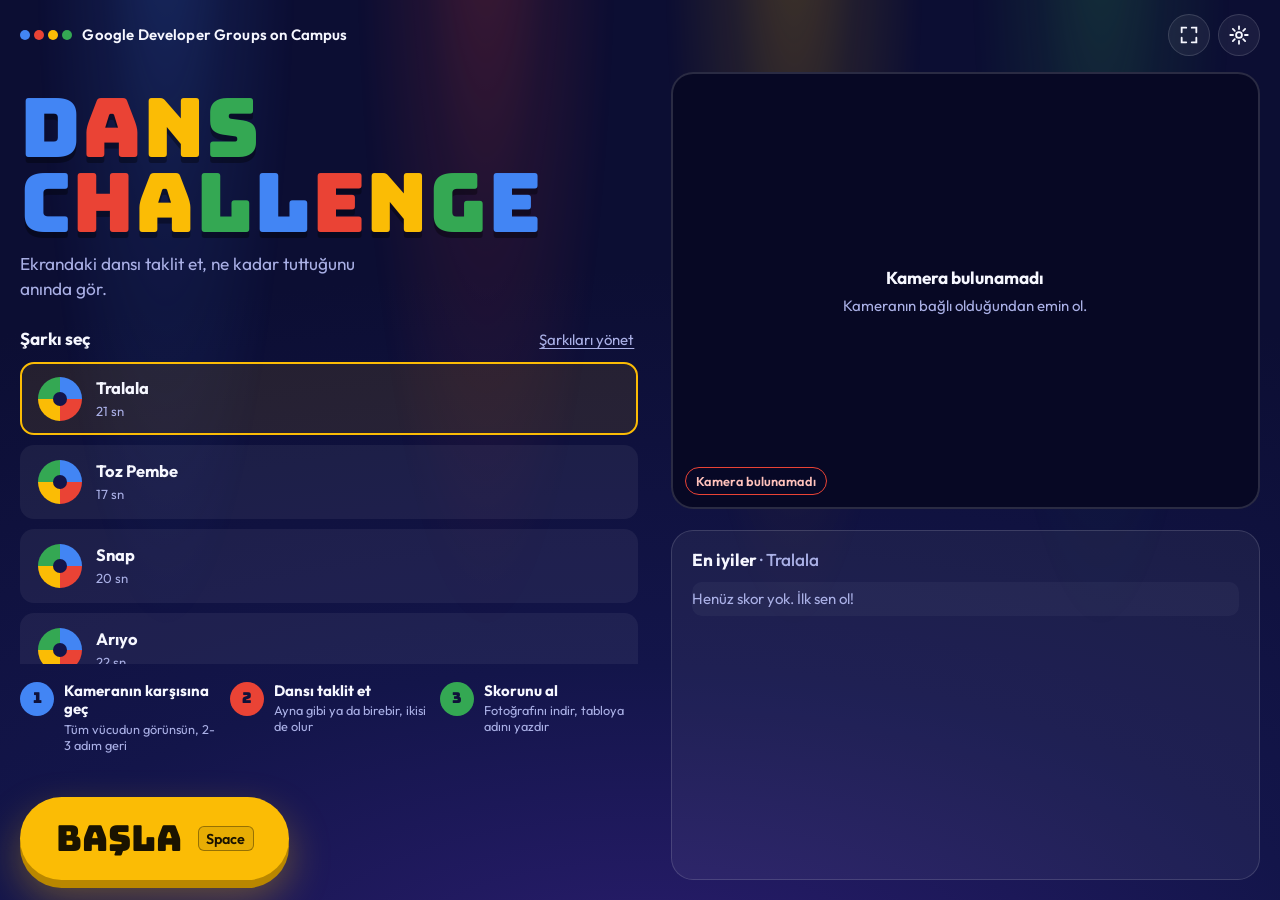
==== commit e6096988: "ip cam fixed" ====
--- a/dans-challenge/index.html
+++ b/dans-challenge/index.html
@@ -57,14 +57,6 @@
           <li><b>3</b><span>Skorunu al<small>Fotoğrafını indir, tabloya adını yazdır</small></span></li>
         </ol>
 
-        <div class="mode-pick" id="modePick" role="radiogroup" aria-label="Oyuncu sayısı">
-          <span class="mode-label">Oyuncu</span>
-          <button type="button" class="mode" data-n="1" role="radio" aria-checked="true">1<small>Solo</small></button>
-          <button type="button" class="mode" data-n="2" role="radio" aria-checked="false">2<small>İkili</small></button>
-          <button type="button" class="mode" data-n="3" role="radio" aria-checked="false">3<small>Üçlü</small></button>
-          <span class="mode-hint">Ekran oyuncu sayısı kadar bölmeye ayrılır; kendi bölmesinde elini kaldıran kişi dansçı olarak tanınır. Takım puanı = oyuncuların toplam puanı ÷ oyuncu sayısı.</span>
-        </div>
-
         <button class="start-btn" id="btnStart">
           <span>Başla</span>
           <kbd>Space</kbd>
@@ -90,11 +82,9 @@
   <!-- ISIM -->
   <section class="screen overlay-screen" id="scrName">
     <form class="name-card" id="nameForm" autocomplete="off">
-      <h2 id="nameTitle">Adın ne?</h2>
-      <p class="hint" id="nameHint">Skor tablosunda bu isim görünecek. Boş bırakırsan "Misafir" yazar.</p>
+      <h2>Adın ne?</h2>
+      <p class="hint">Skor tablosunda bu isim görünecek. Boş bırakırsan "Misafir" yazar.</p>
       <input id="nameInput" maxlength="18" placeholder="Adın" aria-label="Adın">
-      <input id="nameInput2" maxlength="18" placeholder="2. oyuncunun adı" aria-label="2. oyuncunun adı" hidden>
-      <input id="nameInput3" maxlength="18" placeholder="3. oyuncunun adı" aria-label="3. oyuncunun adı" hidden>
       <div class="row">
         <button type="button" class="ghost-btn" id="btnNameBack">Geri <kbd>Esc</kbd></button>
         <button type="submit" class="start-btn small"><span>Devam</span><kbd>Enter</kbd></button>
@@ -121,11 +111,9 @@
       <div class="panel cam-panel" id="playCamPanel">
         <div class="cam-stage" id="playCamStage"></div>
         <span class="panel-tag">Sen</span>
-        <div class="player-strip" id="playerStrip" hidden></div>
         <div class="judge" id="judge" aria-live="polite"></div>
         <div class="ready-guide" id="readyGuide">
           <div class="guide-body" aria-hidden="true"></div>
-          <ul class="ready-slots" id="readySlots"></ul>
           <p id="readyText">Tüm vücudun görünecek şekilde geri çekil</p>
           <p class="hint"><kbd>Space</kbd> ile beklemeden başla</p>
         </div>
@@ -148,9 +136,6 @@
         <div class="stars" id="resStars" aria-label=""></div>
         <p class="result-title" id="resTitle"></p>
         <div class="counts" id="resCounts"></div>
-        <p class="res-winner" id="resWinner" hidden></p>
-        <ol class="res-players" id="resPlayers" hidden></ol>
-        <p class="hint" id="resTeamNote" hidden></p>
         <dl class="result-stats">
           <div><dt>Puan</dt><dd id="resPoints">0</dd></div>
           <div><dt>En uzun kombo</dt><dd id="resCombo">0</dd></div>
@@ -182,7 +167,8 @@
     <div class="tab-panel" id="tabGame">
       <label class="field"><span>Kamera</span>
         <select id="setCamera"></select>
-        <small>Listede güvenlik kamerası yoksa rehberdeki "Güvenlik kamerası" bölümüne bak.</small>
+        <input type="text" id="setIpcam" spellcheck="false" autocomplete="off" aria-label="IP kamera RTSP adresi" placeholder="rtsp://192.168.1.106:554/stream1" hidden>
+        <small>Güvenlik kamerası için listeden "IP kamera"yı seç ve RTSP adresini yaz.</small>
       </label>
       <label class="field"><span>Zorluk</span>
         <select id="setDifficulty">
@@ -281,7 +267,6 @@
 
 <script src="lib/pose/pose.js"></script>
 <script src="engine.js"></script>
-<script src="team.js"></script>
 <script src="app.js"></script>
 </body>
 </html>
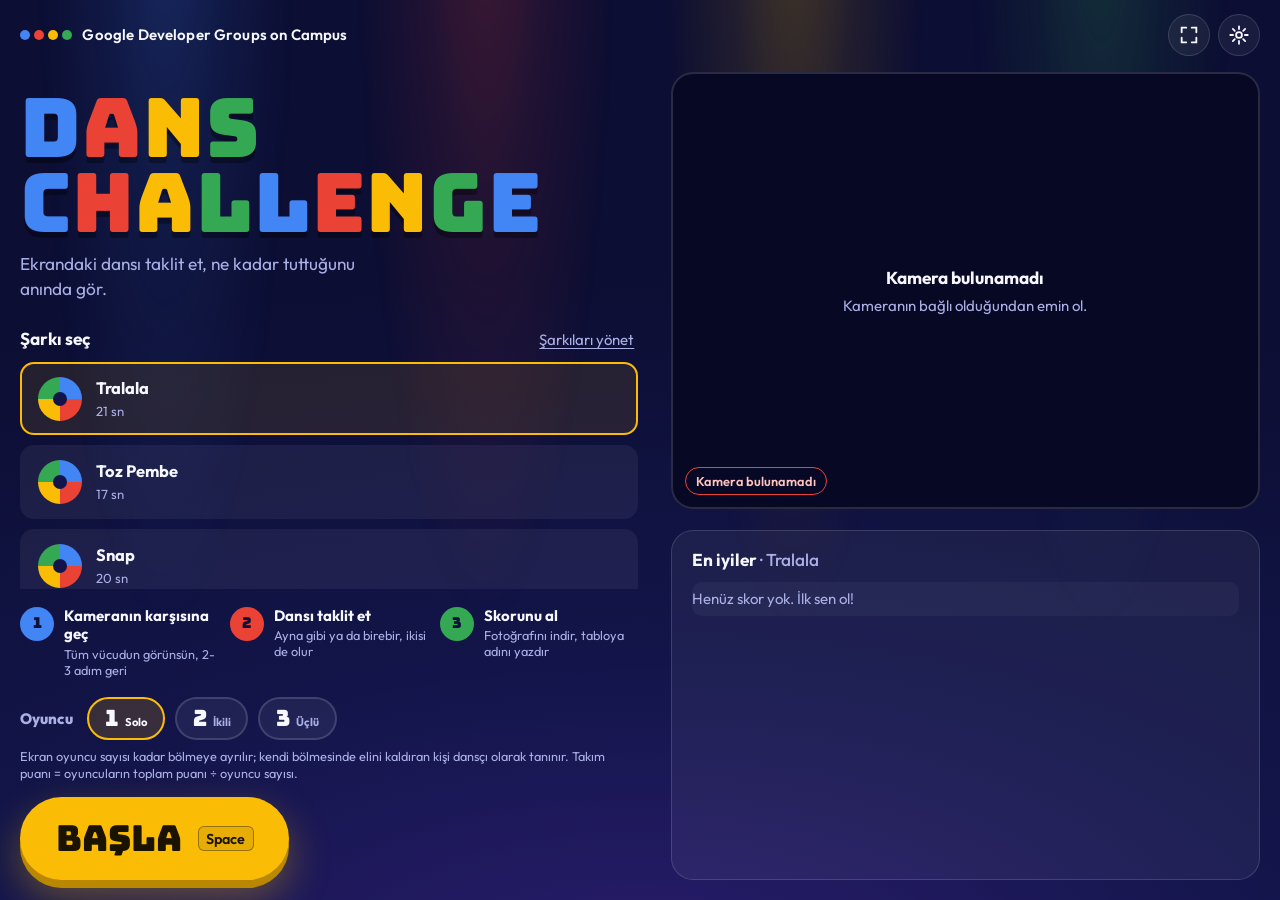
==== commit 91d14c7a: "main ile birlestirildi: IP kamera (RTSP) ve pencere yakalama ayarlari cok oyunculu moda eklendi Co-A" ====
--- a/dans-challenge/index.html
+++ b/dans-challenge/index.html
@@ -57,6 +57,14 @@
           <li><b>3</b><span>Skorunu al<small>Fotoğrafını indir, tabloya adını yazdır</small></span></li>
         </ol>
 
+        <div class="mode-pick" id="modePick" role="radiogroup" aria-label="Oyuncu sayısı">
+          <span class="mode-label">Oyuncu</span>
+          <button type="button" class="mode" data-n="1" role="radio" aria-checked="true">1<small>Solo</small></button>
+          <button type="button" class="mode" data-n="2" role="radio" aria-checked="false">2<small>İkili</small></button>
+          <button type="button" class="mode" data-n="3" role="radio" aria-checked="false">3<small>Üçlü</small></button>
+          <span class="mode-hint">Ekran oyuncu sayısı kadar bölmeye ayrılır; kendi bölmesinde elini kaldıran kişi dansçı olarak tanınır. Takım puanı = oyuncuların toplam puanı ÷ oyuncu sayısı.</span>
+        </div>
+
         <button class="start-btn" id="btnStart">
           <span>Başla</span>
           <kbd>Space</kbd>
@@ -82,9 +90,11 @@
   <!-- ISIM -->
   <section class="screen overlay-screen" id="scrName">
     <form class="name-card" id="nameForm" autocomplete="off">
-      <h2>Adın ne?</h2>
-      <p class="hint">Skor tablosunda bu isim görünecek. Boş bırakırsan "Misafir" yazar.</p>
+      <h2 id="nameTitle">Adın ne?</h2>
+      <p class="hint" id="nameHint">Skor tablosunda bu isim görünecek. Boş bırakırsan "Misafir" yazar.</p>
       <input id="nameInput" maxlength="18" placeholder="Adın" aria-label="Adın">
+      <input id="nameInput2" maxlength="18" placeholder="2. oyuncunun adı" aria-label="2. oyuncunun adı" hidden>
+      <input id="nameInput3" maxlength="18" placeholder="3. oyuncunun adı" aria-label="3. oyuncunun adı" hidden>
       <div class="row">
         <button type="button" class="ghost-btn" id="btnNameBack">Geri <kbd>Esc</kbd></button>
         <button type="submit" class="start-btn small"><span>Devam</span><kbd>Enter</kbd></button>
@@ -111,9 +121,11 @@
       <div class="panel cam-panel" id="playCamPanel">
         <div class="cam-stage" id="playCamStage"></div>
         <span class="panel-tag">Sen</span>
+        <div class="player-strip" id="playerStrip" hidden></div>
         <div class="judge" id="judge" aria-live="polite"></div>
         <div class="ready-guide" id="readyGuide">
           <div class="guide-body" aria-hidden="true"></div>
+          <ul class="ready-slots" id="readySlots"></ul>
           <p id="readyText">Tüm vücudun görünecek şekilde geri çekil</p>
           <p class="hint"><kbd>Space</kbd> ile beklemeden başla</p>
         </div>
@@ -136,6 +148,9 @@
         <div class="stars" id="resStars" aria-label=""></div>
         <p class="result-title" id="resTitle"></p>
         <div class="counts" id="resCounts"></div>
+        <p class="res-winner" id="resWinner" hidden></p>
+        <ol class="res-players" id="resPlayers" hidden></ol>
+        <p class="hint" id="resTeamNote" hidden></p>
         <dl class="result-stats">
           <div><dt>Puan</dt><dd id="resPoints">0</dd></div>
           <div><dt>En uzun kombo</dt><dd id="resCombo">0</dd></div>
@@ -267,6 +282,7 @@
 
 <script src="lib/pose/pose.js"></script>
 <script src="engine.js"></script>
+<script src="team.js"></script>
 <script src="app.js"></script>
 </body>
 </html>
